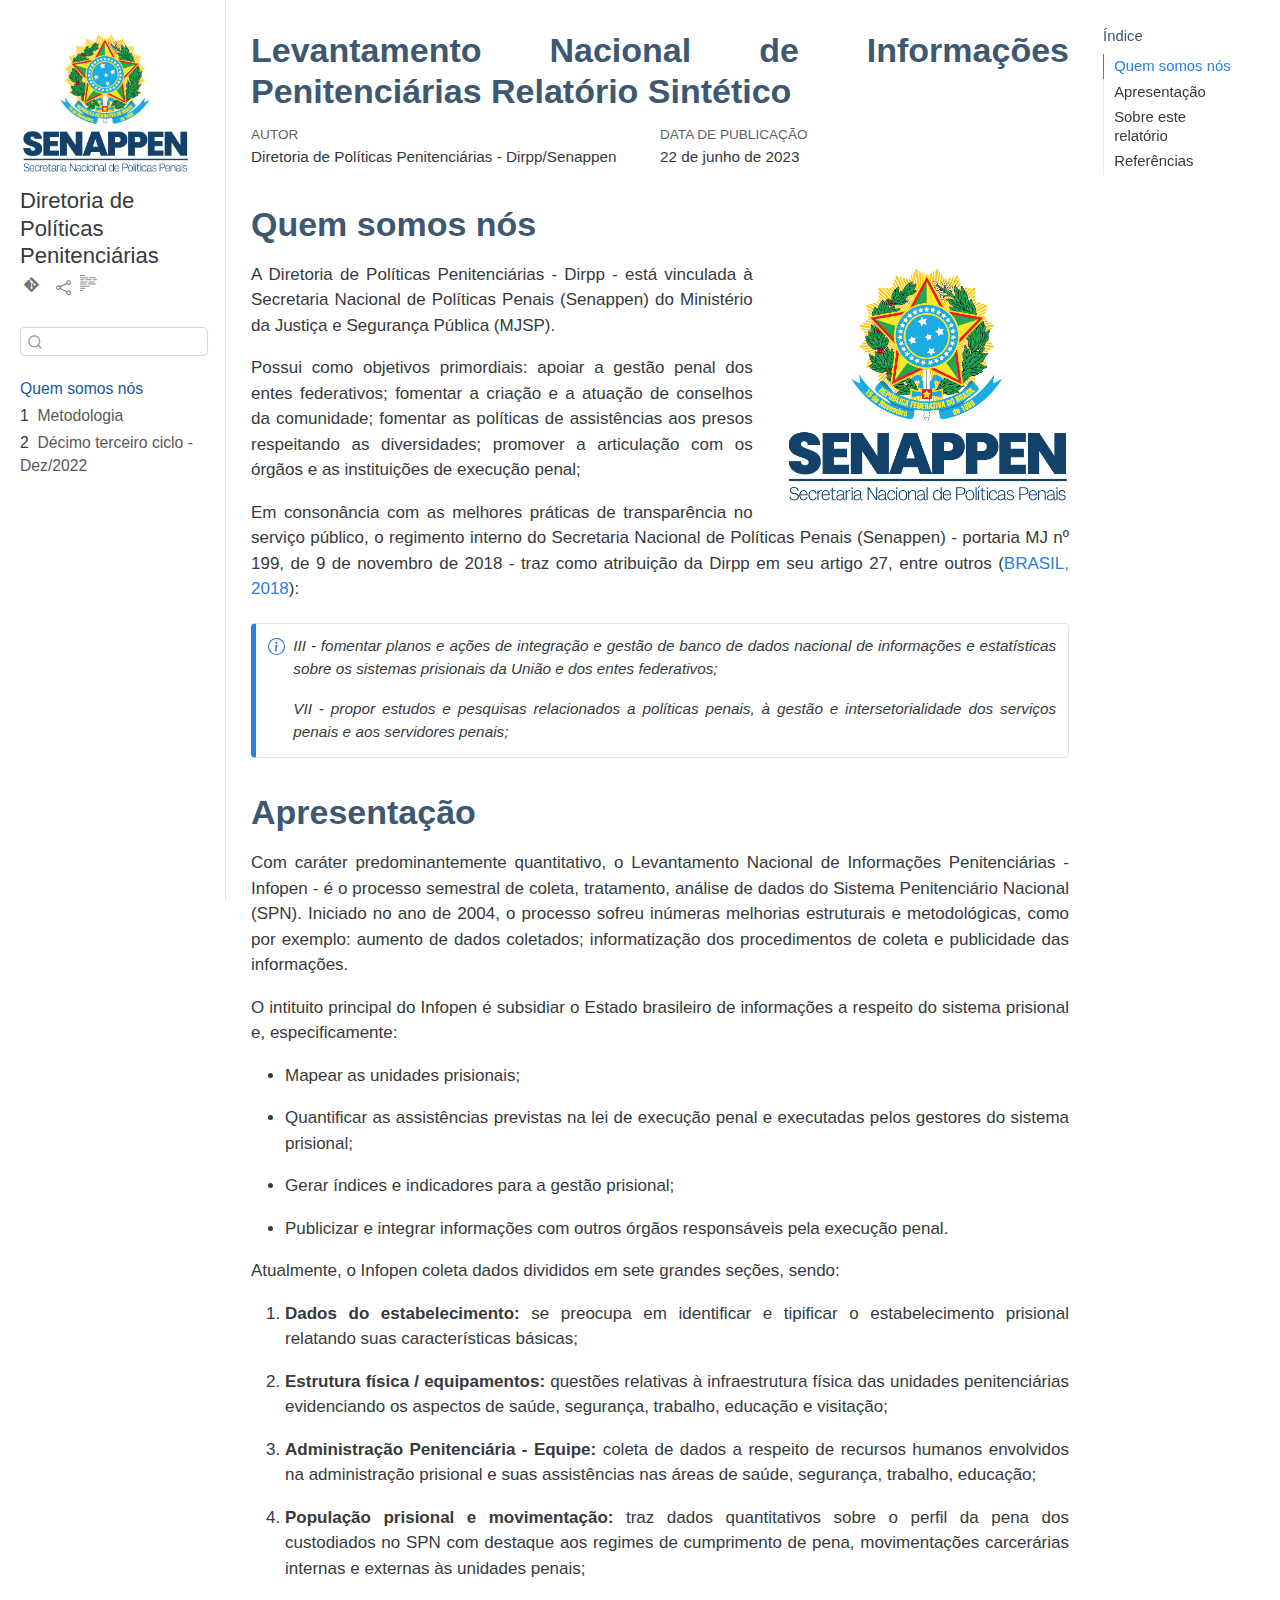
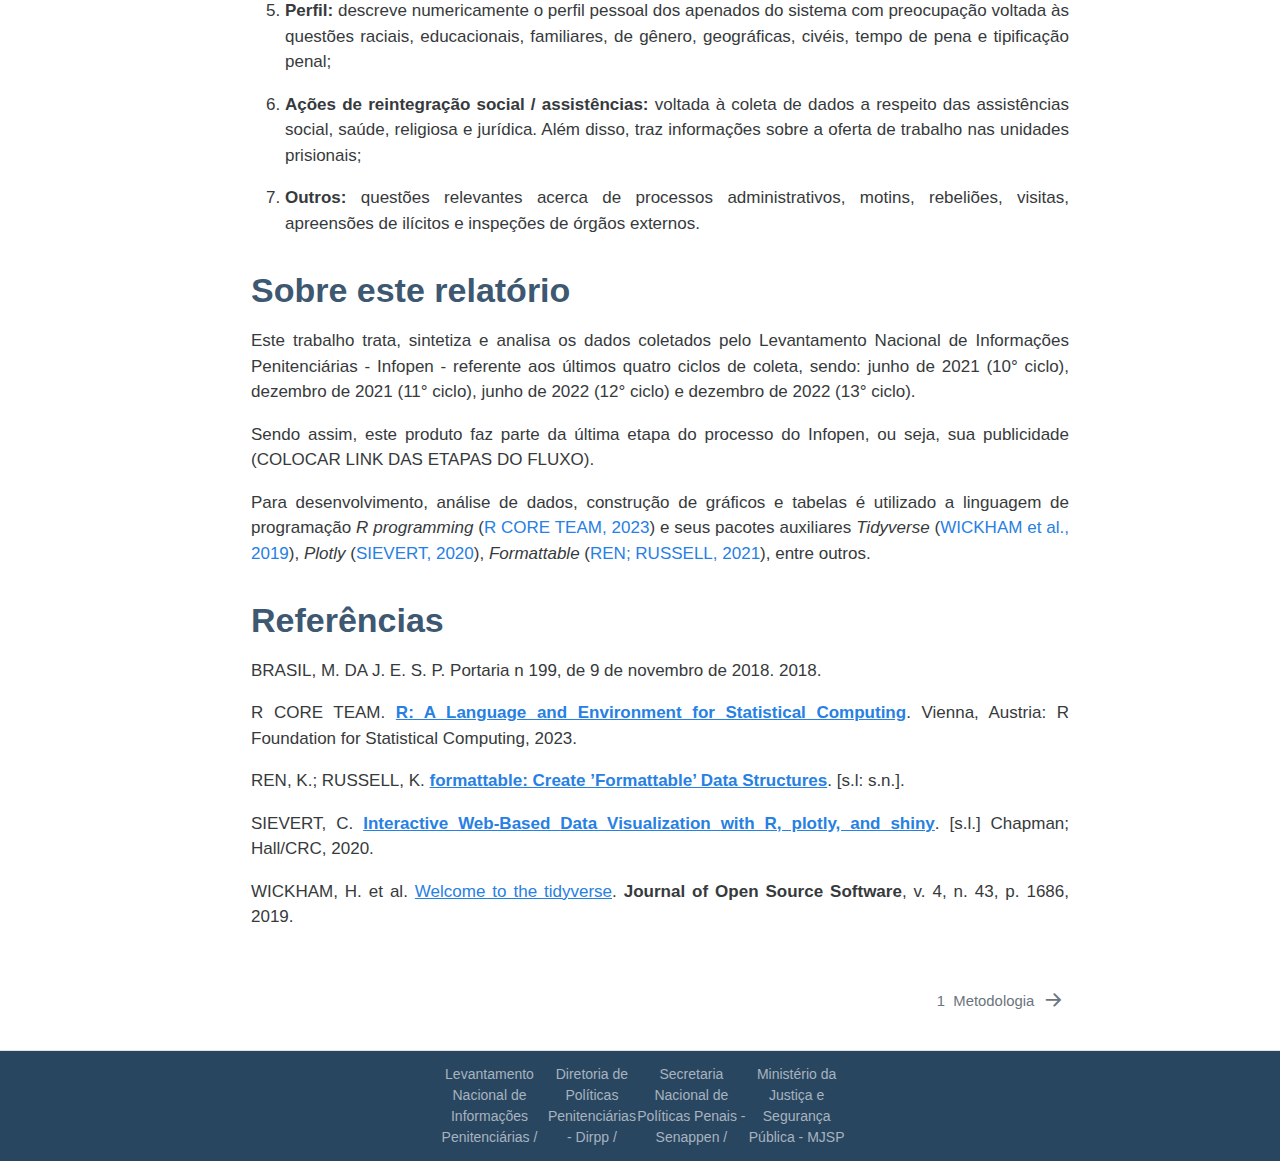
==== docs/index.html @ a8752dc1 "Add files via upload" ====
<!DOCTYPE html>
<html xmlns="http://www.w3.org/1999/xhtml" lang="pt" xml:lang="pt"><head>

<meta charset="utf-8">
<meta name="generator" content="quarto-1.3.353">

<meta name="viewport" content="width=device-width, initial-scale=1.0, user-scalable=yes">

<meta name="author" content="Diretoria de Políticas Penitenciárias - Dirpp/Senappen">

<title>Levantamento Nacional de Informações Penitenciárias Relatório Sintético</title>
<style>
code{white-space: pre-wrap;}
span.smallcaps{font-variant: small-caps;}
div.columns{display: flex; gap: min(4vw, 1.5em);}
div.column{flex: auto; overflow-x: auto;}
div.hanging-indent{margin-left: 1.5em; text-indent: -1.5em;}
ul.task-list{list-style: none;}
ul.task-list li input[type="checkbox"] {
  width: 0.8em;
  margin: 0 0.8em 0.2em -1em; /* quarto-specific, see https://github.com/quarto-dev/quarto-cli/issues/4556 */ 
  vertical-align: middle;
}
/* CSS for citations */
div.csl-bib-body { }
div.csl-entry {
  clear: both;
  margin-bottom: 1em;
}
.hanging-indent div.csl-entry {
  margin-left:2em;
  text-indent:-2em;
}
div.csl-left-margin {
  min-width:2em;
  float:left;
}
div.csl-right-inline {
  margin-left:2em;
  padding-left:1em;
}
div.csl-indent {
  margin-left: 2em;
}</style>


<script src="site_libs/quarto-nav/quarto-nav.js"></script>
<script src="site_libs/quarto-nav/headroom.min.js"></script>
<script src="site_libs/clipboard/clipboard.min.js"></script>
<script src="site_libs/quarto-search/autocomplete.umd.js"></script>
<script src="site_libs/quarto-search/fuse.min.js"></script>
<script src="site_libs/quarto-search/quarto-search.js"></script>
<meta name="quarto:offset" content="./">
<link href="./metodologia.html" rel="next">
<script src="site_libs/quarto-html/quarto.js"></script>
<script src="site_libs/quarto-html/popper.min.js"></script>
<script src="site_libs/quarto-html/tippy.umd.min.js"></script>
<script src="site_libs/quarto-html/anchor.min.js"></script>
<link href="site_libs/quarto-html/tippy.css" rel="stylesheet">
<link href="site_libs/quarto-html/quarto-syntax-highlighting.css" rel="stylesheet" id="quarto-text-highlighting-styles">
<script src="site_libs/bootstrap/bootstrap.min.js"></script>
<link href="site_libs/bootstrap/bootstrap-icons.css" rel="stylesheet">
<link href="site_libs/bootstrap/bootstrap.min.css" rel="stylesheet" id="quarto-bootstrap" data-mode="light">
<script id="quarto-search-options" type="application/json">{
  "location": "sidebar",
  "copy-button": false,
  "collapse-after": 3,
  "panel-placement": "start",
  "type": "textbox",
  "limit": 20,
  "language": {
    "search-no-results-text": "Nenhum resultado",
    "search-matching-documents-text": "documentos correspondentes",
    "search-copy-link-title": "Copiar link para a busca",
    "search-hide-matches-text": "Esconder correspondências adicionais",
    "search-more-match-text": "mais correspondência neste documento",
    "search-more-matches-text": "mais correspondências neste documento",
    "search-clear-button-title": "Limpar",
    "search-detached-cancel-button-title": "Cancelar",
    "search-submit-button-title": "Enviar"
  }
}</script>


<link rel="stylesheet" href="style.css">
</head>

<body class="nav-sidebar docked">

<div id="quarto-search-results"></div>
  <header id="quarto-header" class="headroom fixed-top">
  <nav class="quarto-secondary-nav">
    <div class="container-fluid d-flex">
      <button type="button" class="quarto-btn-toggle btn" data-bs-toggle="collapse" data-bs-target="#quarto-sidebar,#quarto-sidebar-glass" aria-controls="quarto-sidebar" aria-expanded="false" aria-label="Alternar barra lateral" onclick="if (window.quartoToggleHeadroom) { window.quartoToggleHeadroom(); }">
        <i class="bi bi-layout-text-sidebar-reverse"></i>
      </button>
      <nav class="quarto-page-breadcrumbs" aria-label="breadcrumb"><ol class="breadcrumb"><li class="breadcrumb-item"><a href="./index.html">Quem somos nós</a></li></ol></nav>
      <a class="flex-grow-1" role="button" data-bs-toggle="collapse" data-bs-target="#quarto-sidebar,#quarto-sidebar-glass" aria-controls="quarto-sidebar" aria-expanded="false" aria-label="Alternar barra lateral" onclick="if (window.quartoToggleHeadroom) { window.quartoToggleHeadroom(); }">      
      </a>
      <button type="button" class="btn quarto-search-button" aria-label="Procurar" onclick="window.quartoOpenSearch();">
        <i class="bi bi-search"></i>
      </button>
    </div>
  </nav>
</header>
<!-- content -->
<div id="quarto-content" class="quarto-container page-columns page-rows-contents page-layout-full">
<!-- sidebar -->
  <nav id="quarto-sidebar" class="sidebar collapse collapse-horizontal sidebar-navigation docked overflow-auto">
    <div class="pt-lg-2 mt-2 text-left sidebar-header sidebar-header-stacked">
      <a href="./index.html" class="sidebar-logo-link">
      <img src="./img/senappen_brasao.png" alt="" class="sidebar-logo py-0 d-lg-inline d-none">
      </a>
    <div class="sidebar-title mb-0 py-0">
      <a href="./">Diretoria de Políticas Penitenciárias</a> 
        <div class="sidebar-tools-main tools-wide">
    <a href="" title="" class="quarto-navigation-tool px-1" aria-label=""><i class="bi bi-git"></i></a>
    <a href="https://www.gov.br/depen/pt-br/canais_atendimento/ouvidoria" title="" class="quarto-navigation-tool px-1" aria-label=""><i class="bi bi-"></i></a>
    <div class="dropdown">
      <a href="" title="Share" id="quarto-navigation-tool-dropdown-0" class="quarto-navigation-tool dropdown-toggle px-1" data-bs-toggle="dropdown" aria-expanded="false" aria-label="Share"><i class="bi bi-share"></i></a>
      <ul class="dropdown-menu" aria-labelledby="quarto-navigation-tool-dropdown-0">
          <li>
            <a class="dropdown-item sidebar-tools-main-item" href="https://twitter.com/intent/tweet?url=|url|">
              <i class="bi bi-bi-twitter pe-1"></i>
            Twitter
            </a>
          </li>
          <li>
            <a class="dropdown-item sidebar-tools-main-item" href="https://www.facebook.com/sharer/sharer.php?u=|url|">
              <i class="bi bi-bi-facebook pe-1"></i>
            Facebook
            </a>
          </li>
          <li>
            <a class="dropdown-item sidebar-tools-main-item" href="https://www.linkedin.com/sharing/share-offsite/?url=|url|">
              <i class="bi bi-bi-linkedin pe-1"></i>
            LinkedIn
            </a>
          </li>
      </ul>
    </div>
  <a href="" class="quarto-reader-toggle quarto-navigation-tool px-1" onclick="window.quartoToggleReader(); return false;" title="Alternar modo de leitor">
  <div class="quarto-reader-toggle-btn">
  <i class="bi"></i>
  </div>
</a>
</div>
    </div>
      </div>
        <div class="mt-2 flex-shrink-0 align-items-center">
        <div class="sidebar-search">
        <div id="quarto-search" class="" title="Procurar"></div>
        </div>
        </div>
    <div class="sidebar-menu-container"> 
    <ul class="list-unstyled mt-1">
        <li class="sidebar-item">
  <div class="sidebar-item-container"> 
  <a href="./index.html" class="sidebar-item-text sidebar-link active">
 <span class="menu-text">Quem somos nós</span></a>
  </div>
</li>
        <li class="sidebar-item">
  <div class="sidebar-item-container"> 
  <a href="./metodologia.html" class="sidebar-item-text sidebar-link">
 <span class="menu-text"><span class="chapter-number">1</span>&nbsp; <span class="chapter-title">Metodologia</span></span></a>
  </div>
</li>
        <li class="sidebar-item">
  <div class="sidebar-item-container"> 
  <a href="./estatisticas_ciclo13.html" class="sidebar-item-text sidebar-link">
 <span class="menu-text"><span class="chapter-number">2</span>&nbsp; <span class="chapter-title">Décimo terceiro ciclo - Dez/2022</span></span></a>
  </div>
</li>
    </ul>
    </div>
</nav>
<div id="quarto-sidebar-glass" data-bs-toggle="collapse" data-bs-target="#quarto-sidebar,#quarto-sidebar-glass"></div>
<!-- margin-sidebar -->
    <div id="quarto-margin-sidebar" class="sidebar margin-sidebar">
        <nav id="TOC" role="doc-toc" class="toc-active">
    <h2 id="toc-title">Índice</h2>
   
  <ul>
  <li><a href="#quem-somos-nós" id="toc-quem-somos-nós" class="nav-link active" data-scroll-target="#quem-somos-nós">Quem somos nós</a></li>
  <li><a href="#apresentação" id="toc-apresentação" class="nav-link" data-scroll-target="#apresentação">Apresentação</a></li>
  <li><a href="#sobre-este-relatório" id="toc-sobre-este-relatório" class="nav-link" data-scroll-target="#sobre-este-relatório">Sobre este relatório</a></li>
  <li><a href="#referências" id="toc-referências" class="nav-link" data-scroll-target="#referências">Referências</a></li>
  </ul>
</nav>
    </div>
<!-- main -->
<main class="content column-body" id="quarto-document-content">

<header id="title-block-header" class="quarto-title-block default">
<div class="quarto-title">
<h1 class="title">Levantamento Nacional de Informações Penitenciárias Relatório Sintético</h1>
</div>



<div class="quarto-title-meta">

    <div>
    <div class="quarto-title-meta-heading">Autor</div>
    <div class="quarto-title-meta-contents">
             <p>Diretoria de Políticas Penitenciárias - Dirpp/Senappen </p>
          </div>
  </div>
    
    <div>
    <div class="quarto-title-meta-heading">Data de Publicação</div>
    <div class="quarto-title-meta-contents">
      <p class="date">22 de junho de 2023</p>
    </div>
  </div>
  
    
  </div>
  

</header>


<section id="quem-somos-nós" class="level1 unnumbered">
<h1 class="unnumbered">Quem somos nós</h1><p><img src="img/senappen_brasao.png" title="Levantamento Nacional de Informações Penitenciárias Relatório Sintético" class="quarto-cover-image img-fluid"></p>
<p>A Diretoria de Políticas Penitenciárias - Dirpp - está vinculada à Secretaria Nacional de Políticas Penais (Senappen) do Ministério da Justiça e Segurança Pública (MJSP).</p>
<p>Possui como objetivos primordiais: apoiar a gestão penal dos entes federativos; fomentar a criação e a atuação de conselhos da comunidade; fomentar as políticas de assistências aos presos respeitando as diversidades; promover a articulação com os órgãos e as instituições de execução penal;</p>
<p>Em consonância com as melhores práticas de transparência no serviço público, o regimento interno do Secretaria Nacional de Políticas Penais (Senappen) - portaria MJ nº 199, de 9 de novembro de 2018 - traz como atribuição da Dirpp em seu artigo 27, entre outros <span class="citation" data-cites="portaria_199_2018">(<a href="#ref-portaria_199_2018" role="doc-biblioref">BRASIL, 2018</a>)</span>:</p>
<div class="callout callout-style-simple callout-note">
<div class="callout-body d-flex">
<div class="callout-icon-container">
<i class="callout-icon"></i>
</div>
<div class="callout-body-container">
<p><em>III - fomentar planos e ações de integração e gestão de banco de dados nacional de informações e estatísticas sobre os sistemas prisionais da União e dos entes federativos;</em></p>
<p><em>VII - propor estudos e pesquisas relacionados a políticas penais, à gestão e intersetorialidade dos serviços penais e aos servidores penais;</em></p>
</div>
</div>
</div>
</section>
<section id="apresentação" class="level1 unnumbered">
<h1 class="unnumbered">Apresentação</h1>
<p>Com caráter predominantemente quantitativo, o Levantamento Nacional de Informações Penitenciárias - Infopen - é o processo semestral de coleta, tratamento, análise de dados do Sistema Penitenciário Nacional (SPN). Iniciado no ano de 2004, o processo sofreu inúmeras melhorias estruturais e metodológicas, como por exemplo: aumento de dados coletados; informatização dos procedimentos de coleta e publicidade das informações.</p>
<p>O intituito principal do Infopen é subsidiar o Estado brasileiro de informações a respeito do sistema prisional e, especificamente:</p>
<ul>
<li><p>Mapear as unidades prisionais;</p></li>
<li><p>Quantificar as assistências previstas na lei de execução penal e executadas pelos gestores do sistema prisional;</p></li>
<li><p>Gerar índices e indicadores para a gestão prisional;</p></li>
<li><p>Publicizar e integrar informações com outros órgãos responsáveis pela execução penal.</p></li>
</ul>
<p>Atualmente, o Infopen coleta dados divididos em sete grandes seções, sendo:</p>
<ol type="1">
<li><p><strong>Dados do estabelecimento:</strong> se preocupa em identificar e tipificar o estabelecimento prisional relatando suas características básicas;</p></li>
<li><p><strong>Estrutura física / equipamentos:</strong> questões relativas à infraestrutura física das unidades penitenciárias evidenciando os aspectos de saúde, segurança, trabalho, educação e visitação;</p></li>
<li><p><strong>Administração Penitenciária - Equipe:</strong> coleta de dados a respeito de recursos humanos envolvidos na administração prisional e suas assistências nas áreas de saúde, segurança, trabalho, educação;</p></li>
<li><p><strong>População prisional e movimentação:</strong> traz dados quantitativos sobre o perfil da pena dos custodiados no SPN com destaque aos regimes de cumprimento de pena, movimentações carcerárias internas e externas às unidades penais;</p></li>
<li><p><strong>Perfil:</strong> descreve numericamente o perfil pessoal dos apenados do sistema com preocupação voltada às questões raciais, educacionais, familiares, de gênero, geográficas, civéis, tempo de pena e tipificação penal;</p></li>
<li><p><strong>Ações de reintegração social / assistências:</strong> voltada à coleta de dados a respeito das assistências social, saúde, religiosa e jurídica. Além disso, traz informações sobre a oferta de trabalho nas unidades prisionais;</p></li>
<li><p><strong>Outros:</strong> questões relevantes acerca de processos administrativos, motins, rebeliões, visitas, apreensões de ilícitos e inspeções de órgãos externos.</p></li>
</ol>
</section>
<section id="sobre-este-relatório" class="level1 unnumbered">
<h1 class="unnumbered">Sobre este relatório</h1>
<p>Este trabalho trata, sintetiza e analisa os dados coletados pelo Levantamento Nacional de Informações Penitenciárias - Infopen - referente aos últimos quatro ciclos de coleta, sendo: junho de 2021 (10° ciclo), dezembro de 2021 (11° ciclo), junho de 2022 (12° ciclo) e dezembro de 2022 (13° ciclo).</p>
<p>Sendo assim, este produto faz parte da última etapa do processo do Infopen, ou seja, sua publicidade (COLOCAR LINK DAS ETAPAS DO FLUXO).</p>
<p>Para desenvolvimento, análise de dados, construção de gráficos e tabelas é utilizado a linguagem de programação <em>R programming</em> <span class="citation" data-cites="manual_r">(<a href="#ref-manual_r" role="doc-biblioref">R CORE TEAM, 2023</a>)</span> e seus pacotes auxiliares <em>Tidyverse</em> <span class="citation" data-cites="tidyverse">(<a href="#ref-tidyverse" role="doc-biblioref">WICKHAM et al., 2019</a>)</span>, <em>Plotly</em> <span class="citation" data-cites="plotly">(<a href="#ref-plotly" role="doc-biblioref">SIEVERT, 2020</a>)</span>, <em>Formattable</em> <span class="citation" data-cites="formattable">(<a href="#ref-formattable" role="doc-biblioref">REN; RUSSELL, 2021</a>)</span>, entre outros.</p>
</section>
<section id="referências" class="level1 unnumbered">
<h1 class="unnumbered">Referências</h1>


<div id="refs" class="references csl-bib-body" data-entry-spacing="1" role="list">
<div id="ref-portaria_199_2018" class="csl-entry" role="listitem">
BRASIL, M. DA J. E. S. P. Portaria n<span></span> 199, de 9 de novembro de 2018. 2018.
</div>
<div id="ref-manual_r" class="csl-entry" role="listitem">
R CORE TEAM. <strong><a href="https://www.R-project.org/">R: A Language and Environment for Statistical Computing</a></strong>. Vienna, Austria: R Foundation for Statistical Computing, 2023.
</div>
<div id="ref-formattable" class="csl-entry" role="listitem">
REN, K.; RUSSELL, K. <strong><a href="https://CRAN.R-project.org/package=formattable">formattable: Create ’Formattable’ Data Structures</a></strong>. [s.l: s.n.].
</div>
<div id="ref-plotly" class="csl-entry" role="listitem">
SIEVERT, C. <strong><a href="https://plotly-r.com">Interactive Web-Based Data Visualization with R, plotly, and shiny</a></strong>. [s.l.] Chapman; Hall/CRC, 2020.
</div>
<div id="ref-tidyverse" class="csl-entry" role="listitem">
WICKHAM, H. et al. <a href="https://doi.org/10.21105/joss.01686">Welcome to the <span>tidyverse</span></a>. <strong>Journal of Open Source Software</strong>, v. 4, n. 43, p. 1686, 2019.
</div>
</div>
</section>

</main> <!-- /main -->
<script id="quarto-html-after-body" type="application/javascript">
window.document.addEventListener("DOMContentLoaded", function (event) {
  const toggleBodyColorMode = (bsSheetEl) => {
    const mode = bsSheetEl.getAttribute("data-mode");
    const bodyEl = window.document.querySelector("body");
    if (mode === "dark") {
      bodyEl.classList.add("quarto-dark");
      bodyEl.classList.remove("quarto-light");
    } else {
      bodyEl.classList.add("quarto-light");
      bodyEl.classList.remove("quarto-dark");
    }
  }
  const toggleBodyColorPrimary = () => {
    const bsSheetEl = window.document.querySelector("link#quarto-bootstrap");
    if (bsSheetEl) {
      toggleBodyColorMode(bsSheetEl);
    }
  }
  toggleBodyColorPrimary();  
  const icon = "";
  const anchorJS = new window.AnchorJS();
  anchorJS.options = {
    placement: 'right',
    icon: icon
  };
  anchorJS.add('.anchored');
  const isCodeAnnotation = (el) => {
    for (const clz of el.classList) {
      if (clz.startsWith('code-annotation-')) {                     
        return true;
      }
    }
    return false;
  }
  const clipboard = new window.ClipboardJS('.code-copy-button', {
    text: function(trigger) {
      const codeEl = trigger.previousElementSibling.cloneNode(true);
      for (const childEl of codeEl.children) {
        if (isCodeAnnotation(childEl)) {
          childEl.remove();
        }
      }
      return codeEl.innerText;
    }
  });
  clipboard.on('success', function(e) {
    // button target
    const button = e.trigger;
    // don't keep focus
    button.blur();
    // flash "checked"
    button.classList.add('code-copy-button-checked');
    var currentTitle = button.getAttribute("title");
    button.setAttribute("title", "Copiada");
    let tooltip;
    if (window.bootstrap) {
      button.setAttribute("data-bs-toggle", "tooltip");
      button.setAttribute("data-bs-placement", "left");
      button.setAttribute("data-bs-title", "Copiada");
      tooltip = new bootstrap.Tooltip(button, 
        { trigger: "manual", 
          customClass: "code-copy-button-tooltip",
          offset: [0, -8]});
      tooltip.show();    
    }
    setTimeout(function() {
      if (tooltip) {
        tooltip.hide();
        button.removeAttribute("data-bs-title");
        button.removeAttribute("data-bs-toggle");
        button.removeAttribute("data-bs-placement");
      }
      button.setAttribute("title", currentTitle);
      button.classList.remove('code-copy-button-checked');
    }, 1000);
    // clear code selection
    e.clearSelection();
  });
  function tippyHover(el, contentFn) {
    const config = {
      allowHTML: true,
      content: contentFn,
      maxWidth: 500,
      delay: 100,
      arrow: false,
      appendTo: function(el) {
          return el.parentElement;
      },
      interactive: true,
      interactiveBorder: 10,
      theme: 'quarto',
      placement: 'bottom-start'
    };
    window.tippy(el, config); 
  }
  const noterefs = window.document.querySelectorAll('a[role="doc-noteref"]');
  for (var i=0; i<noterefs.length; i++) {
    const ref = noterefs[i];
    tippyHover(ref, function() {
      // use id or data attribute instead here
      let href = ref.getAttribute('data-footnote-href') || ref.getAttribute('href');
      try { href = new URL(href).hash; } catch {}
      const id = href.replace(/^#\/?/, "");
      const note = window.document.getElementById(id);
      return note.innerHTML;
    });
  }
      let selectedAnnoteEl;
      const selectorForAnnotation = ( cell, annotation) => {
        let cellAttr = 'data-code-cell="' + cell + '"';
        let lineAttr = 'data-code-annotation="' +  annotation + '"';
        const selector = 'span[' + cellAttr + '][' + lineAttr + ']';
        return selector;
      }
      const selectCodeLines = (annoteEl) => {
        const doc = window.document;
        const targetCell = annoteEl.getAttribute("data-target-cell");
        const targetAnnotation = annoteEl.getAttribute("data-target-annotation");
        const annoteSpan = window.document.querySelector(selectorForAnnotation(targetCell, targetAnnotation));
        const lines = annoteSpan.getAttribute("data-code-lines").split(",");
        const lineIds = lines.map((line) => {
          return targetCell + "-" + line;
        })
        let top = null;
        let height = null;
        let parent = null;
        if (lineIds.length > 0) {
            //compute the position of the single el (top and bottom and make a div)
            const el = window.document.getElementById(lineIds[0]);
            top = el.offsetTop;
            height = el.offsetHeight;
            parent = el.parentElement.parentElement;
          if (lineIds.length > 1) {
            const lastEl = window.document.getElementById(lineIds[lineIds.length - 1]);
            const bottom = lastEl.offsetTop + lastEl.offsetHeight;
            height = bottom - top;
          }
          if (top !== null && height !== null && parent !== null) {
            // cook up a div (if necessary) and position it 
            let div = window.document.getElementById("code-annotation-line-highlight");
            if (div === null) {
              div = window.document.createElement("div");
              div.setAttribute("id", "code-annotation-line-highlight");
              div.style.position = 'absolute';
              parent.appendChild(div);
            }
            div.style.top = top - 2 + "px";
            div.style.height = height + 4 + "px";
            let gutterDiv = window.document.getElementById("code-annotation-line-highlight-gutter");
            if (gutterDiv === null) {
              gutterDiv = window.document.createElement("div");
              gutterDiv.setAttribute("id", "code-annotation-line-highlight-gutter");
              gutterDiv.style.position = 'absolute';
              const codeCell = window.document.getElementById(targetCell);
              const gutter = codeCell.querySelector('.code-annotation-gutter');
              gutter.appendChild(gutterDiv);
            }
            gutterDiv.style.top = top - 2 + "px";
            gutterDiv.style.height = height + 4 + "px";
          }
          selectedAnnoteEl = annoteEl;
        }
      };
      const unselectCodeLines = () => {
        const elementsIds = ["code-annotation-line-highlight", "code-annotation-line-highlight-gutter"];
        elementsIds.forEach((elId) => {
          const div = window.document.getElementById(elId);
          if (div) {
            div.remove();
          }
        });
        selectedAnnoteEl = undefined;
      };
      // Attach click handler to the DT
      const annoteDls = window.document.querySelectorAll('dt[data-target-cell]');
      for (const annoteDlNode of annoteDls) {
        annoteDlNode.addEventListener('click', (event) => {
          const clickedEl = event.target;
          if (clickedEl !== selectedAnnoteEl) {
            unselectCodeLines();
            const activeEl = window.document.querySelector('dt[data-target-cell].code-annotation-active');
            if (activeEl) {
              activeEl.classList.remove('code-annotation-active');
            }
            selectCodeLines(clickedEl);
            clickedEl.classList.add('code-annotation-active');
          } else {
            // Unselect the line
            unselectCodeLines();
            clickedEl.classList.remove('code-annotation-active');
          }
        });
      }
  const findCites = (el) => {
    const parentEl = el.parentElement;
    if (parentEl) {
      const cites = parentEl.dataset.cites;
      if (cites) {
        return {
          el,
          cites: cites.split(' ')
        };
      } else {
        return findCites(el.parentElement)
      }
    } else {
      return undefined;
    }
  };
  var bibliorefs = window.document.querySelectorAll('a[role="doc-biblioref"]');
  for (var i=0; i<bibliorefs.length; i++) {
    const ref = bibliorefs[i];
    const citeInfo = findCites(ref);
    if (citeInfo) {
      tippyHover(citeInfo.el, function() {
        var popup = window.document.createElement('div');
        citeInfo.cites.forEach(function(cite) {
          var citeDiv = window.document.createElement('div');
          citeDiv.classList.add('hanging-indent');
          citeDiv.classList.add('csl-entry');
          var biblioDiv = window.document.getElementById('ref-' + cite);
          if (biblioDiv) {
            citeDiv.innerHTML = biblioDiv.innerHTML;
          }
          popup.appendChild(citeDiv);
        });
        return popup.innerHTML;
      });
    }
  }
});
</script>
<nav class="page-navigation column-body">
  <div class="nav-page nav-page-previous">
  </div>
  <div class="nav-page nav-page-next">
      <a href="./metodologia.html" class="pagination-link">
        <span class="nav-page-text"><span class="chapter-number">1</span>&nbsp; <span class="chapter-title">Metodologia</span></span> <i class="bi bi-arrow-right-short"></i>
      </a>
  </div>
</nav>
</div> <!-- /content -->
<footer class="footer">
  <div class="nav-footer">
    <div class="nav-footer-left">
      &nbsp;
    </div>   
    <div class="nav-footer-center">
      <ul class="footer-items list-unstyled">
    <li class="nav-item">
 Levantamento Nacional de Informações Penitenciárias /
  </li>  
    <li class="nav-item">
 Diretoria de Políticas Penitenciárias - Dirpp /
  </li>  
    <li class="nav-item">
 Secretaria Nacional de Políticas Penais - Senappen /
  </li>  
    <li class="nav-item">
 Ministério da Justiça e Segurança Pública - MJSP
  </li>  
</ul>
    </div>
    <div class="nav-footer-right">
      &nbsp;
    </div>
  </div>
</footer>



</body></html>
---- docs/site_libs/quarto-html/tippy.css ----
.tippy-box[data-animation=fade][data-state=hidden]{opacity:0}[data-tippy-root]{max-width:calc(100vw - 10px)}.tippy-box{position:relative;background-color:#333;color:#fff;border-radius:4px;font-size:14px;line-height:1.4;white-space:normal;outline:0;transition-property:transform,visibility,opacity}.tippy-box[data-placement^=top]>.tippy-arrow{bottom:0}.tippy-box[data-placement^=top]>.tippy-arrow:before{bottom:-7px;left:0;border-width:8px 8px 0;border-top-color:initial;transform-origin:center top}.tippy-box[data-placement^=bottom]>.tippy-arrow{top:0}.tippy-box[data-placement^=bottom]>.tippy-arrow:before{top:-7px;left:0;border-width:0 8px 8px;border-bottom-color:initial;transform-origin:center bottom}.tippy-box[data-placement^=left]>.tippy-arrow{right:0}.tippy-box[data-placement^=left]>.tippy-arrow:before{border-width:8px 0 8px 8px;border-left-color:initial;right:-7px;transform-origin:center left}.tippy-box[data-placement^=right]>.tippy-arrow{left:0}.tippy-box[data-placement^=right]>.tippy-arrow:before{left:-7px;border-width:8px 8px 8px 0;border-right-color:initial;transform-origin:center right}.tippy-box[data-inertia][data-state=visible]{transition-timing-function:cubic-bezier(.54,1.5,.38,1.11)}.tippy-arrow{width:16px;height:16px;color:#333}.tippy-arrow:before{content:"";position:absolute;border-color:transparent;border-style:solid}.tippy-content{position:relative;padding:5px 9px;z-index:1}
---- docs/site_libs/quarto-html/quarto-syntax-highlighting.css ----
/* quarto syntax highlight colors */
:root {
  --quarto-hl-ot-color: #007020;
  --quarto-hl-at-color: #7d9029;
  --quarto-hl-ss-color: #bb6688;
  --quarto-hl-an-color: #60a0b0;
  --quarto-hl-fu-color: #06287e;
  --quarto-hl-st-color: #4070a0;
  --quarto-hl-cf-color: #007020;
  --quarto-hl-op-color: #666666;
  --quarto-hl-er-color: #ff0000;
  --quarto-hl-bn-color: #40a070;
  --quarto-hl-al-color: #ff0000;
  --quarto-hl-va-color: #19177c;
  --quarto-hl-bu-color: #008000;
  --quarto-hl-ex-color: inherit;
  --quarto-hl-pp-color: #bc7a00;
  --quarto-hl-in-color: #60a0b0;
  --quarto-hl-vs-color: #4070a0;
  --quarto-hl-wa-color: #60a0b0;
  --quarto-hl-do-color: #ba2121;
  --quarto-hl-im-color: #008000;
  --quarto-hl-ch-color: #4070a0;
  --quarto-hl-dt-color: #902000;
  --quarto-hl-fl-color: #40a070;
  --quarto-hl-co-color: #60a0b0;
  --quarto-hl-cv-color: #60a0b0;
  --quarto-hl-cn-color: #880000;
  --quarto-hl-sc-color: #4070a0;
  --quarto-hl-dv-color: #40a070;
  --quarto-hl-kw-color: #007020;
}

/* other quarto variables */
:root {
  --quarto-font-monospace: SFMono-Regular, Menlo, Monaco, Consolas, "Liberation Mono", "Courier New", monospace;
}

pre > code.sourceCode > span {
  color: #007020;
  font-style: inherit;
}

code span {
  color: #007020;
  font-style: inherit;
}

code.sourceCode > span {
  color: #007020;
  font-style: inherit;
}

div.sourceCode,
div.sourceCode pre.sourceCode {
  color: #007020;
  font-style: inherit;
}

code span.ot {
  color: #007020;
  font-style: inherit;
}

code span.at {
  color: #7d9029;
  font-style: inherit;
}

code span.ss {
  color: #bb6688;
  font-style: inherit;
}

code span.an {
  color: #60a0b0;
  font-weight: bold;
  font-style: italic;
}

code span.fu {
  color: #06287e;
  font-style: inherit;
}

code span.st {
  color: #4070a0;
  font-style: inherit;
}

code span.cf {
  color: #007020;
  font-weight: bold;
  font-style: inherit;
}

code span.op {
  color: #666666;
  font-style: inherit;
}

code span.er {
  color: #ff0000;
  font-weight: bold;
  font-style: inherit;
}

code span.bn {
  color: #40a070;
  font-style: inherit;
}

code span.al {
  color: #ff0000;
  font-weight: bold;
  font-style: inherit;
}

code span.va {
  color: #19177c;
  font-style: inherit;
}

code span.bu {
  color: #008000;
  font-style: inherit;
}

code span.ex {
  font-style: inherit;
}

code span.pp {
  color: #bc7a00;
  font-style: inherit;
}

code span.in {
  color: #60a0b0;
  font-weight: bold;
  font-style: italic;
}

code span.vs {
  color: #4070a0;
  font-style: inherit;
}

code span.wa {
  color: #60a0b0;
  font-weight: bold;
  font-style: italic;
}

code span.do {
  color: #ba2121;
  font-style: italic;
}

code span.im {
  color: #008000;
  font-weight: bold;
  font-style: inherit;
}

code span.ch {
  color: #4070a0;
  font-style: inherit;
}

code span.dt {
  color: #902000;
  font-style: inherit;
}

code span.fl {
  color: #40a070;
  font-style: inherit;
}

code span.co {
  color: #60a0b0;
  font-style: italic;
}

code span.cv {
  color: #60a0b0;
  font-weight: bold;
  font-style: italic;
}

code span.cn {
  color: #880000;
  font-style: inherit;
}

code span.sc {
  color: #4070a0;
  font-style: inherit;
}

code span.dv {
  color: #40a070;
  font-style: inherit;
}

code span.kw {
  color: #007020;
  font-weight: bold;
  font-style: inherit;
}

.prevent-inlining {
  content: "</";
}

/*# sourceMappingURL=debc5d5d77c3f9108843748ff7464032.css.map */
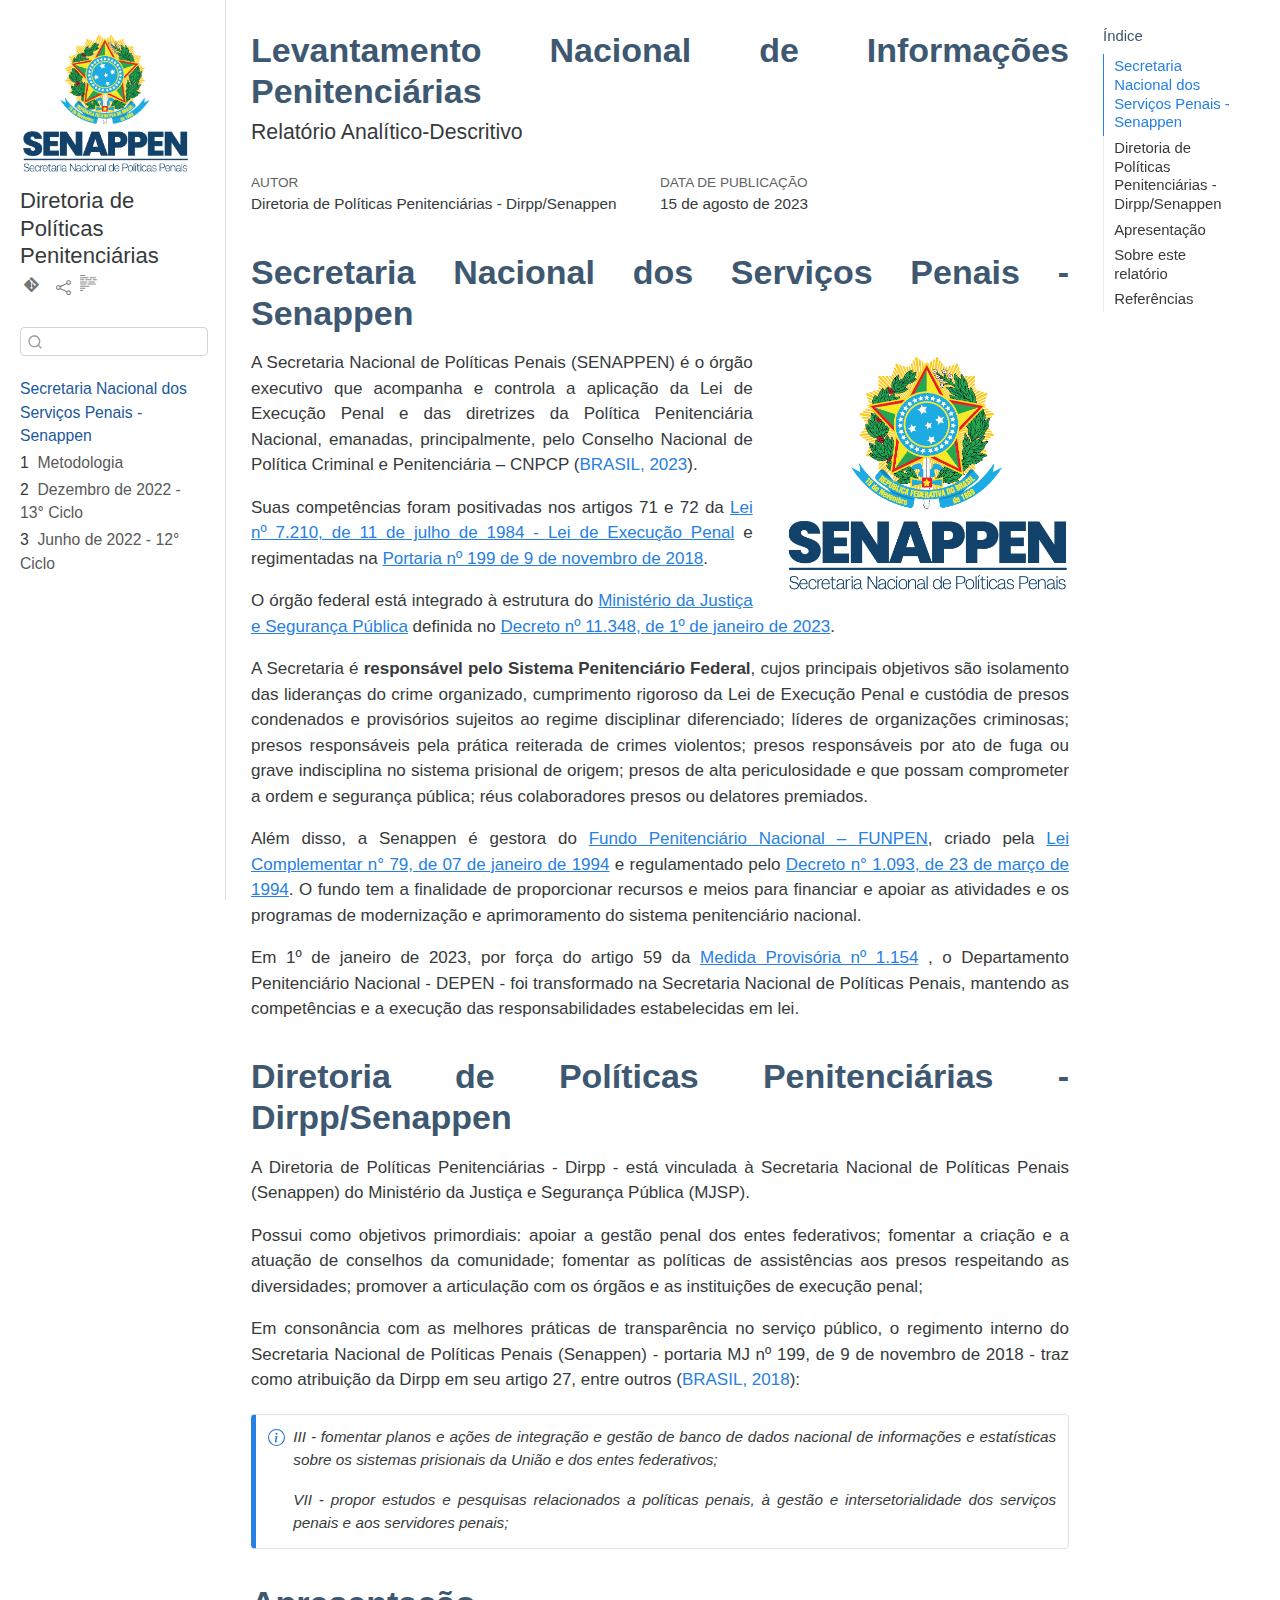
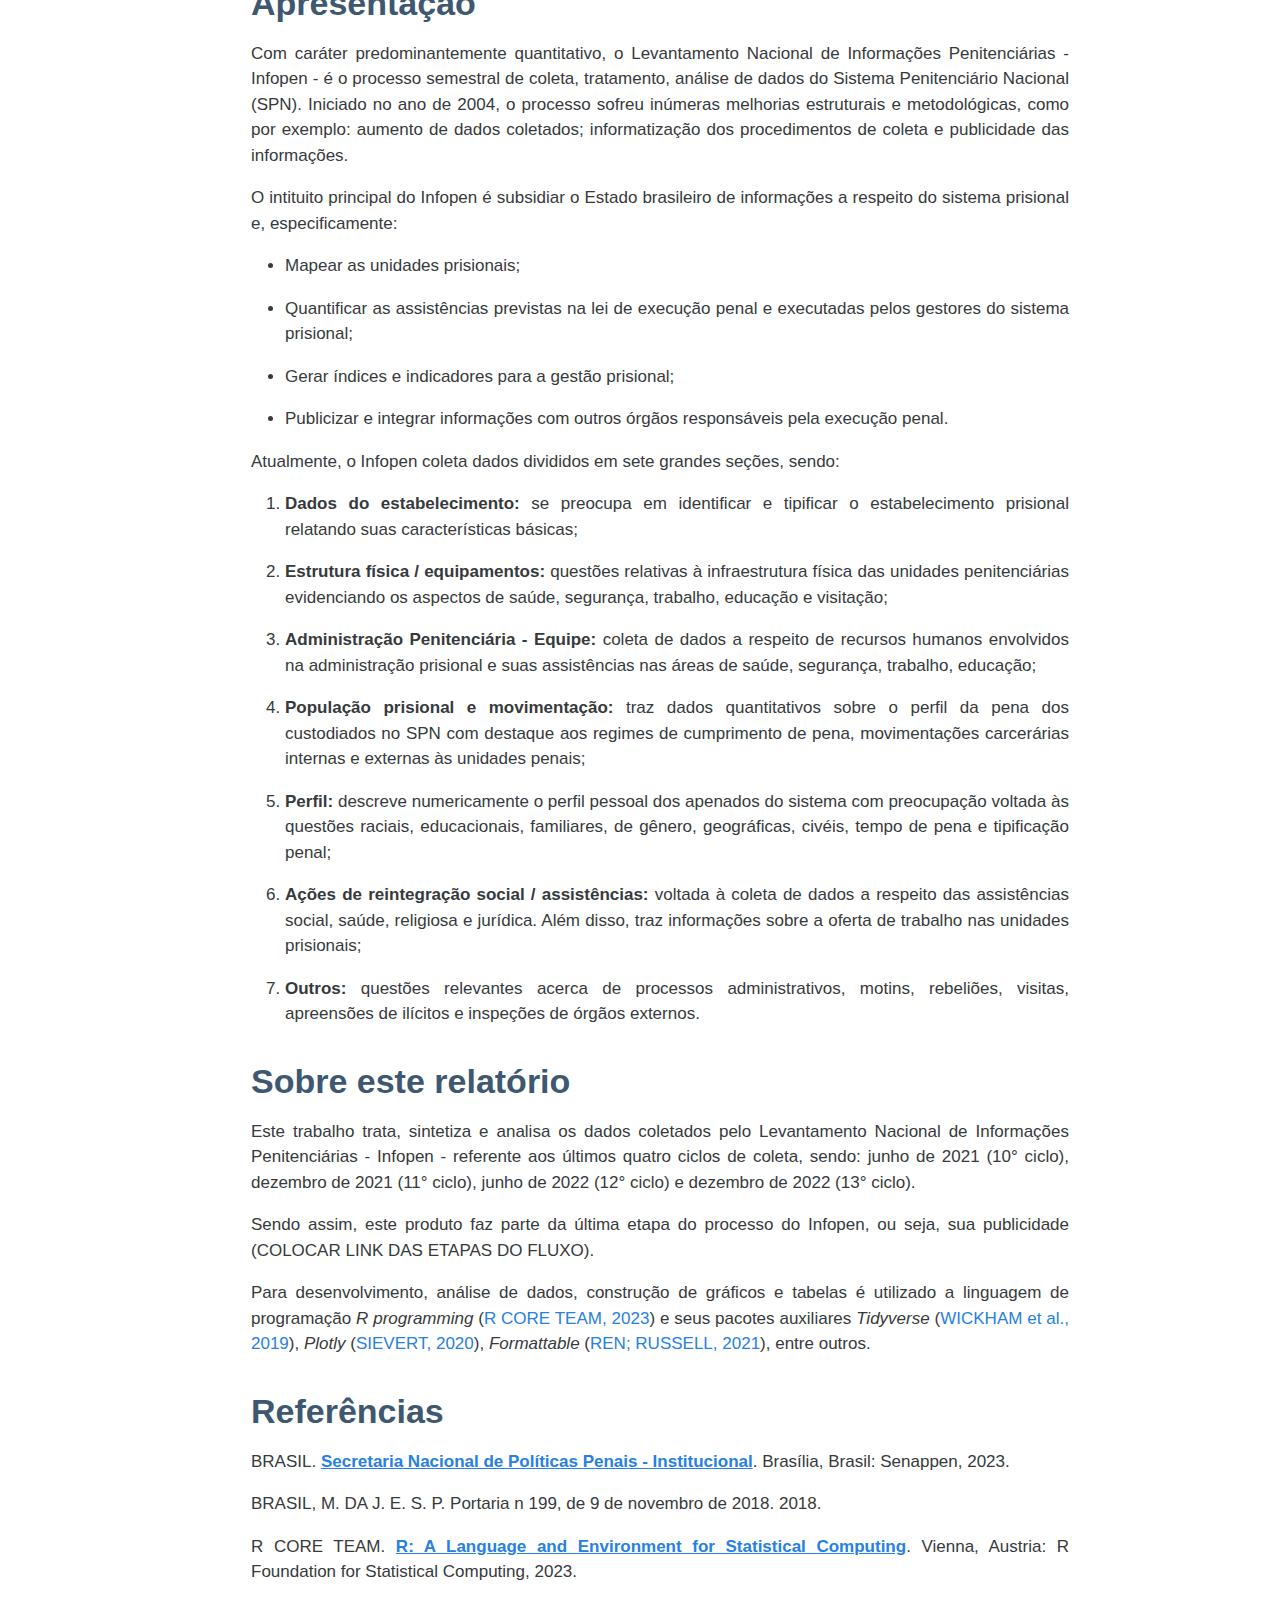
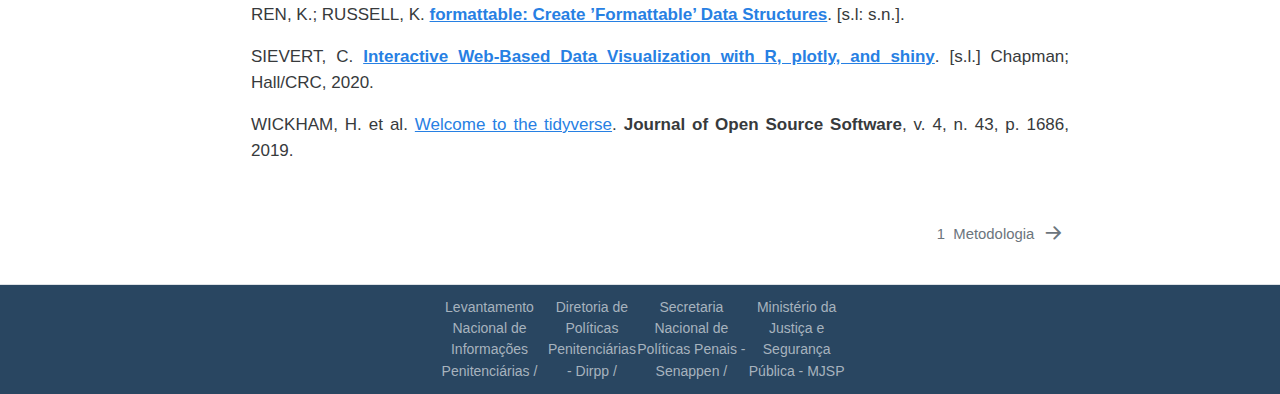
==== commit e570d675: "Add files via upload" ====
--- a/docs/index.html
+++ b/docs/index.html
@@ -8,7 +8,7 @@
 
 <meta name="author" content="Diretoria de Políticas Penitenciárias - Dirpp/Senappen">
 
-<title>Levantamento Nacional de Informações Penitenciárias Relatório Sintético</title>
+<title>Levantamento Nacional de Informações Penitenciárias</title>
 <style>
 code{white-space: pre-wrap;}
 span.smallcaps{font-variant: small-caps;}
@@ -94,7 +94,7 @@
       <button type="button" class="quarto-btn-toggle btn" data-bs-toggle="collapse" data-bs-target="#quarto-sidebar,#quarto-sidebar-glass" aria-controls="quarto-sidebar" aria-expanded="false" aria-label="Alternar barra lateral" onclick="if (window.quartoToggleHeadroom) { window.quartoToggleHeadroom(); }">
         <i class="bi bi-layout-text-sidebar-reverse"></i>
       </button>
-      <nav class="quarto-page-breadcrumbs" aria-label="breadcrumb"><ol class="breadcrumb"><li class="breadcrumb-item"><a href="./index.html">Quem somos nós</a></li></ol></nav>
+      <nav class="quarto-page-breadcrumbs" aria-label="breadcrumb"><ol class="breadcrumb"><li class="breadcrumb-item"><a href="./index.html">Secretaria Nacional dos Serviços Penais - Senappen</a></li></ol></nav>
       <a class="flex-grow-1" role="button" data-bs-toggle="collapse" data-bs-target="#quarto-sidebar,#quarto-sidebar-glass" aria-controls="quarto-sidebar" aria-expanded="false" aria-label="Alternar barra lateral" onclick="if (window.quartoToggleHeadroom) { window.quartoToggleHeadroom(); }">      
       </a>
       <button type="button" class="btn quarto-search-button" aria-label="Procurar" onclick="window.quartoOpenSearch();">
@@ -157,7 +157,7 @@
         <li class="sidebar-item">
   <div class="sidebar-item-container"> 
   <a href="./index.html" class="sidebar-item-text sidebar-link active">
- <span class="menu-text">Quem somos nós</span></a>
+ <span class="menu-text">Secretaria Nacional dos Serviços Penais - Senappen</span></a>
   </div>
 </li>
         <li class="sidebar-item">
@@ -169,7 +169,13 @@
         <li class="sidebar-item">
   <div class="sidebar-item-container"> 
   <a href="./estatisticas_ciclo13.html" class="sidebar-item-text sidebar-link">
- <span class="menu-text"><span class="chapter-number">2</span>&nbsp; <span class="chapter-title">Décimo terceiro ciclo - Dez/2022</span></span></a>
+ <span class="menu-text"><span class="chapter-number">2</span>&nbsp; <span class="chapter-title">Dezembro de 2022 - 13° Ciclo</span></span></a>
+  </div>
+</li>
+        <li class="sidebar-item">
+  <div class="sidebar-item-container"> 
+  <a href="./estatisticas_ciclo12.html" class="sidebar-item-text sidebar-link">
+ <span class="menu-text"><span class="chapter-number">3</span>&nbsp; <span class="chapter-title">Junho de 2022 - 12° Ciclo</span></span></a>
   </div>
 </li>
     </ul>
@@ -182,7 +188,8 @@
     <h2 id="toc-title">Índice</h2>
    
   <ul>
-  <li><a href="#quem-somos-nós" id="toc-quem-somos-nós" class="nav-link active" data-scroll-target="#quem-somos-nós">Quem somos nós</a></li>
+  <li><a href="#secretaria-nacional-dos-serviços-penais---senappen" id="toc-secretaria-nacional-dos-serviços-penais---senappen" class="nav-link active" data-scroll-target="#secretaria-nacional-dos-serviços-penais---senappen">Secretaria Nacional dos Serviços Penais - Senappen</a></li>
+  <li><a href="#diretoria-de-políticas-penitenciárias---dirppsenappen" id="toc-diretoria-de-políticas-penitenciárias---dirppsenappen" class="nav-link" data-scroll-target="#diretoria-de-políticas-penitenciárias---dirppsenappen">Diretoria de Políticas Penitenciárias - Dirpp/Senappen</a></li>
   <li><a href="#apresentação" id="toc-apresentação" class="nav-link" data-scroll-target="#apresentação">Apresentação</a></li>
   <li><a href="#sobre-este-relatório" id="toc-sobre-este-relatório" class="nav-link" data-scroll-target="#sobre-este-relatório">Sobre este relatório</a></li>
   <li><a href="#referências" id="toc-referências" class="nav-link" data-scroll-target="#referências">Referências</a></li>
@@ -194,7 +201,8 @@
 
 <header id="title-block-header" class="quarto-title-block default">
 <div class="quarto-title">
-<h1 class="title">Levantamento Nacional de Informações Penitenciárias Relatório Sintético</h1>
+<h1 class="title">Levantamento Nacional de Informações Penitenciárias</h1>
+<p class="subtitle lead">Relatório Analítico-Descritivo</p>
 </div>
 
 
@@ -211,7 +219,7 @@
     <div>
     <div class="quarto-title-meta-heading">Data de Publicação</div>
     <div class="quarto-title-meta-contents">
-      <p class="date">22 de junho de 2023</p>
+      <p class="date">15 de agosto de 2023</p>
     </div>
   </div>
   
@@ -222,8 +230,17 @@
 </header>
 
 
-<section id="quem-somos-nós" class="level1 unnumbered">
-<h1 class="unnumbered">Quem somos nós</h1><p><img src="img/senappen_brasao.png" title="Levantamento Nacional de Informações Penitenciárias Relatório Sintético" class="quarto-cover-image img-fluid"></p>
+<section id="secretaria-nacional-dos-serviços-penais---senappen" class="level1 unnumbered">
+<h1 class="unnumbered">Secretaria Nacional dos Serviços Penais - Senappen</h1><p><img src="img/senappen_brasao.png" title="Levantamento Nacional de Informações Penitenciárias" class="quarto-cover-image img-fluid"></p>
+<p>A Secretaria Nacional de Políticas Penais (SENAPPEN) é o órgão executivo que acompanha e controla a aplicação da Lei de Execução Penal e das diretrizes da Política Penitenciária Nacional, emanadas, principalmente, pelo Conselho Nacional de Política Criminal e Penitenciária – CNPCP <span class="citation" data-cites="senappen01">(<a href="#ref-senappen01" role="doc-biblioref">BRASIL, 2023</a>)</span>.</p>
+<p>Suas competências foram positivadas nos artigos 71 e 72 da <a href="https://www.planalto.gov.br/ccivil_03/leis/l7210.htm">Lei nº 7.210, de 11 de julho de 1984 - Lei de Execução Penal</a> e regimentadas na <a href="https://dspace.mj.gov.br/bitstream/1/317/3/PRT_MSP_GM_2018_199.html" title="Portaria nº 199 de 9 de novembro de 2018">Portaria nº 199 de 9 de novembro de 2018</a>.</p>
+<p>O órgão federal está integrado à estrutura do <a href="https://www.gov.br/mj/pt-br" title="Ministério da Justiça e Segurança Pública">Ministério da Justiça e Segurança Pública</a> definida no <a href="http://www.planalto.gov.br/ccivil_03/_ato2023-2026/2023/decreto/D11348.htm" title="Decreto nº 11.348, de 1º de janeiro de 2023">Decreto nº 11.348, de 1º de janeiro de 2023</a>.</p>
+<p>A Secretaria é <strong>responsável pelo Sistema Penitenciário Federal</strong>, cujos principais objetivos são isolamento das lideranças do crime organizado, cumprimento rigoroso da Lei de Execução Penal e custódia de presos condenados e provisórios sujeitos ao regime disciplinar diferenciado; líderes de organizações criminosas; presos responsáveis pela prática reiterada de crimes violentos; presos responsáveis por ato de fuga ou grave indisciplina no sistema prisional de origem; presos de alta periculosidade e que possam comprometer a ordem e segurança pública; réus colaboradores presos ou delatores premiados.</p>
+<p>Além disso, a Senappen é gestora do <a href="https://www.gov.br/senappen/pt-br/assuntos/funpen" title="Fundo Penitenciário Nacional – FUNPEN">Fundo Penitenciário Nacional – FUNPEN</a>, criado pela <a href="https://www.planalto.gov.br/ccivil_03/leis/lcp/Lcp79.htmcompilado.htm#:~:text=LEI%20COMPLEMENTAR%20N%C2%BA%2079%2C%20DE%2007%20DE%20JANEIRO%20DE%201994&amp;text=Cria%20o%20Fundo%20Penitenci%C3%A1rio%20Nacional%20%2D%20FUNPEN%2C%20e%20d%C3%A1%20outras%20provid%C3%AAncias.&amp;text=IX%20%2D%20rendimentos%20de%20qualquer%20natureza,lhe%20forem%20destinados%20por%20lei." title="Lei Complementar n° 79, de 07 de janeiro de 1994">Lei Complementar n° 79, de 07 de janeiro de 1994</a> e regulamentado pelo <a href="https://www.planalto.gov.br/ccivil_03/decreto/1990-1994/D1093.htm" title="Decreto n° 1.093, de 23 de março de 1994">Decreto n° 1.093, de 23 de março de 1994</a>. O fundo tem a finalidade de proporcionar recursos e meios para financiar e apoiar as atividades e os programas de modernização e aprimoramento do sistema penitenciário nacional.</p>
+<p>Em 1º de janeiro de 2023, por força do artigo 59 da <a href="http://www.planalto.gov.br/ccivil_03/_ato2023-2026/2023/Mpv/mpv1154.htm#:~:text=MEDIDA%20PROVIS%C3%93RIA%20N%C2%BA%201.154%2C%20DE%201%C2%BA%20DE%20JANEIRO%20DE%202023&amp;text=Estabelece%20a%20organiza%C3%A7%C3%A3o%20b%C3%A1sica%20dos,Art." title="Medida Provisória nº 1.154">Medida Provisória nº 1.154</a> , o Departamento Penitenciário Nacional - DEPEN - foi transformado na Secretaria Nacional de Políticas Penais, mantendo as competências e a execução das responsabilidades estabelecidas em lei.</p>
+</section>
+<section id="diretoria-de-políticas-penitenciárias---dirppsenappen" class="level1 unnumbered">
+<h1 class="unnumbered">Diretoria de Políticas Penitenciárias - Dirpp/Senappen</h1>
 <p>A Diretoria de Políticas Penitenciárias - Dirpp - está vinculada à Secretaria Nacional de Políticas Penais (Senappen) do Ministério da Justiça e Segurança Pública (MJSP).</p>
 <p>Possui como objetivos primordiais: apoiar a gestão penal dos entes federativos; fomentar a criação e a atuação de conselhos da comunidade; fomentar as políticas de assistências aos presos respeitando as diversidades; promover a articulação com os órgãos e as instituições de execução penal;</p>
 <p>Em consonância com as melhores práticas de transparência no serviço público, o regimento interno do Secretaria Nacional de Políticas Penais (Senappen) - portaria MJ nº 199, de 9 de novembro de 2018 - traz como atribuição da Dirpp em seu artigo 27, entre outros <span class="citation" data-cites="portaria_199_2018">(<a href="#ref-portaria_199_2018" role="doc-biblioref">BRASIL, 2018</a>)</span>:</p>
@@ -271,6 +288,9 @@
 
 
 <div id="refs" class="references csl-bib-body" data-entry-spacing="1" role="list">
+<div id="ref-senappen01" class="csl-entry" role="listitem">
+BRASIL. <strong><a href="https://www.gov.br/senappen/pt-br/acesso-a-informacao/institucional">Secretaria Nacional de Políticas Penais - Institucional</a></strong>. Brasília, Brasil: Senappen, 2023.
+</div>
 <div id="ref-portaria_199_2018" class="csl-entry" role="listitem">
 BRASIL, M. DA J. E. S. P. Portaria n<span></span> 199, de 9 de novembro de 2018. 2018.
 </div>
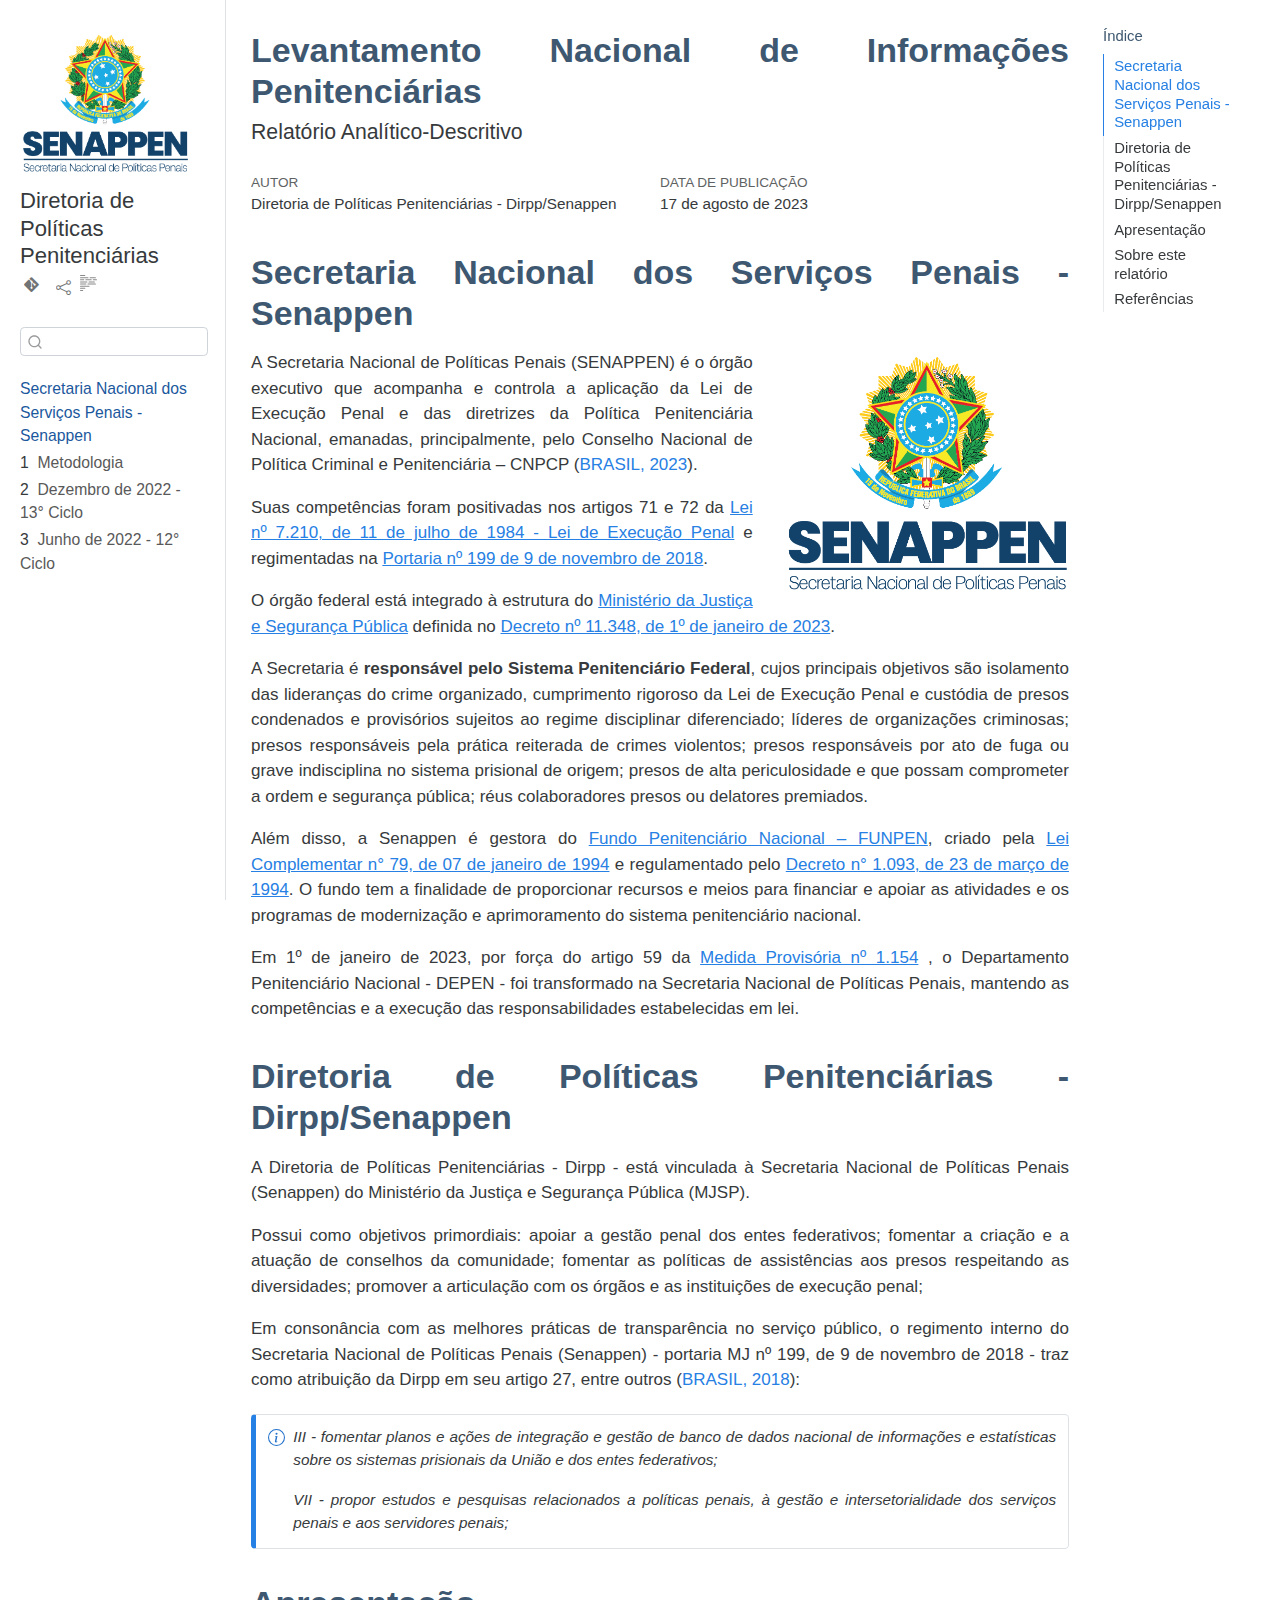
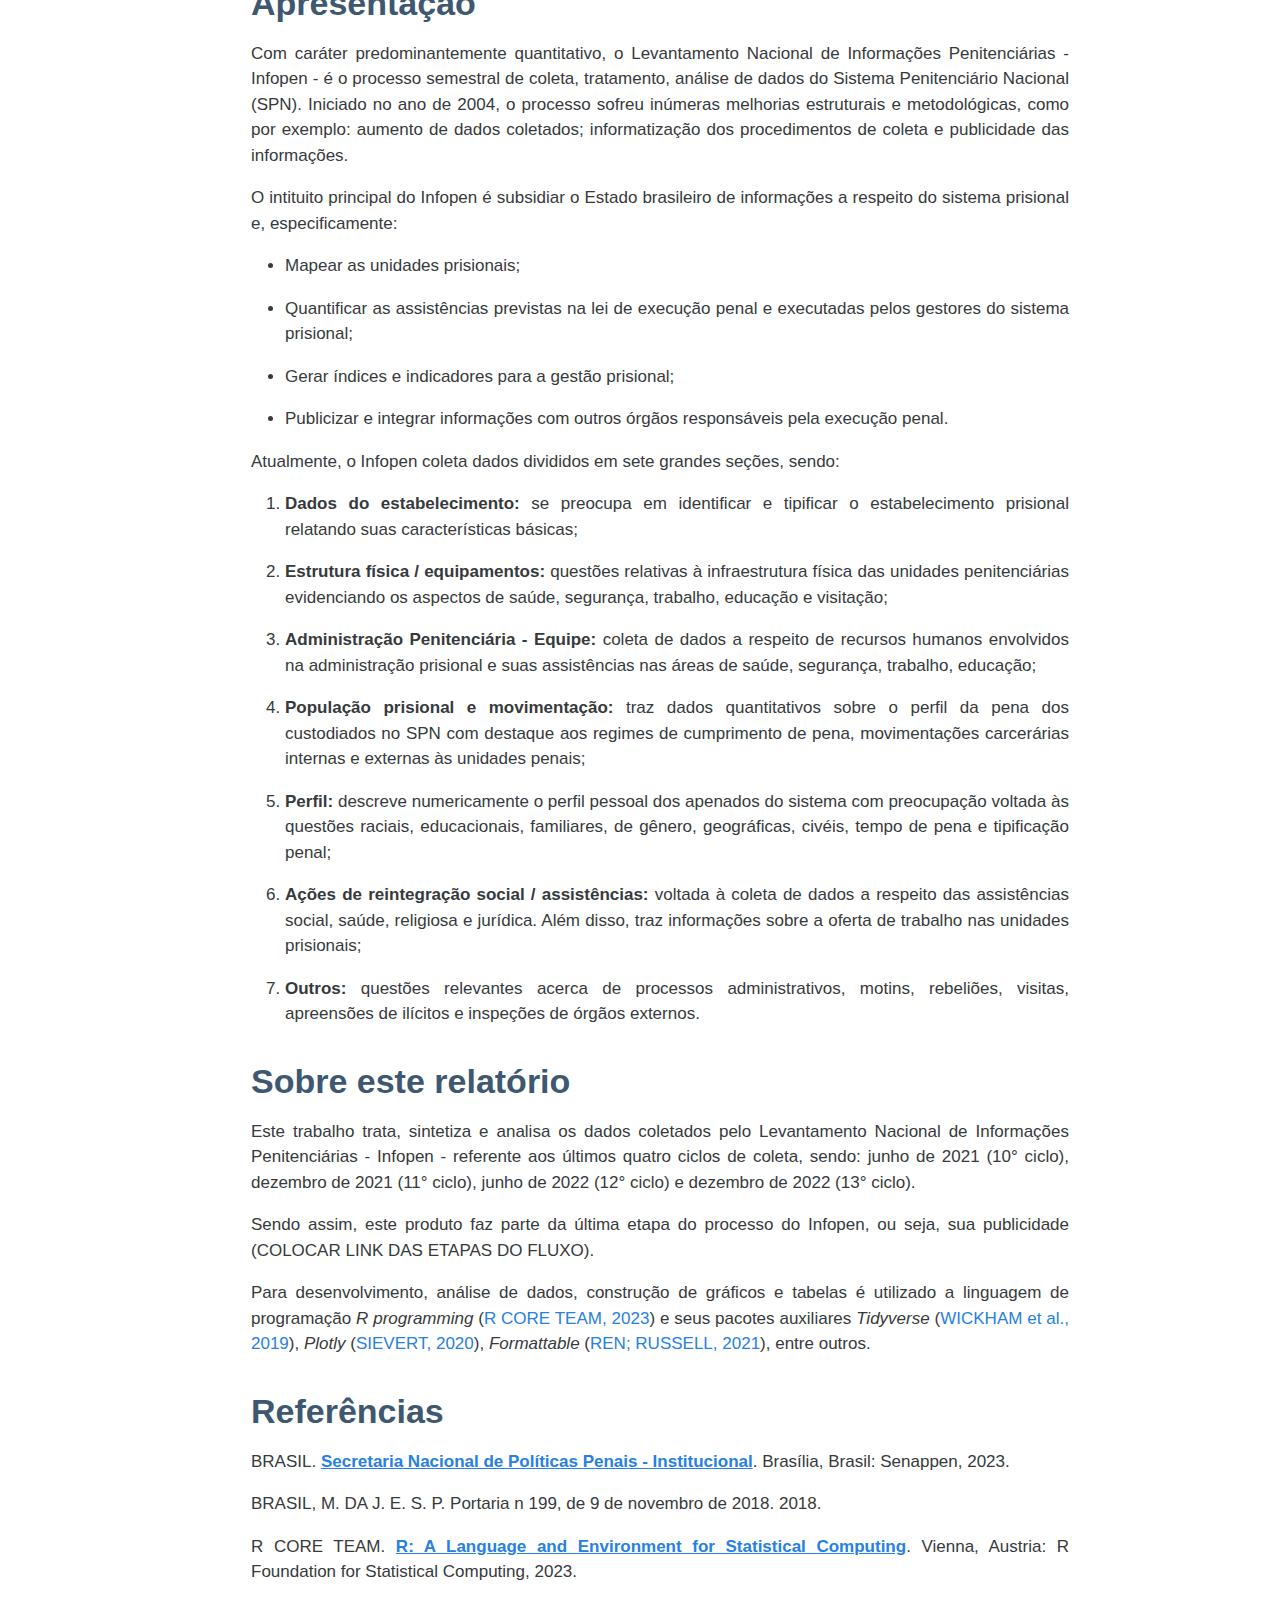
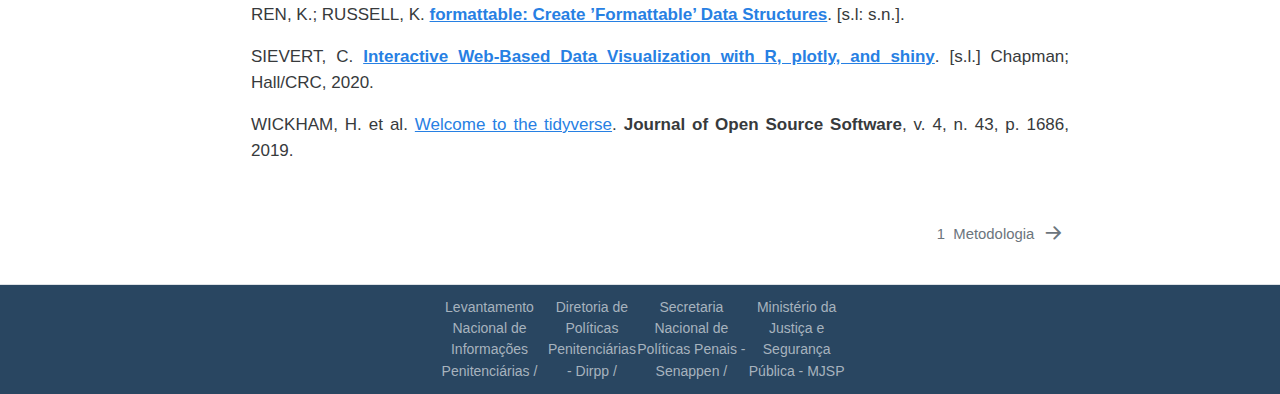
==== commit 9425e969: "Add files via upload" ====
--- a/docs/index.html
+++ b/docs/index.html
@@ -219,7 +219,7 @@
     <div>
     <div class="quarto-title-meta-heading">Data de Publicação</div>
     <div class="quarto-title-meta-contents">
-      <p class="date">15 de agosto de 2023</p>
+      <p class="date">17 de agosto de 2023</p>
     </div>
   </div>
   
